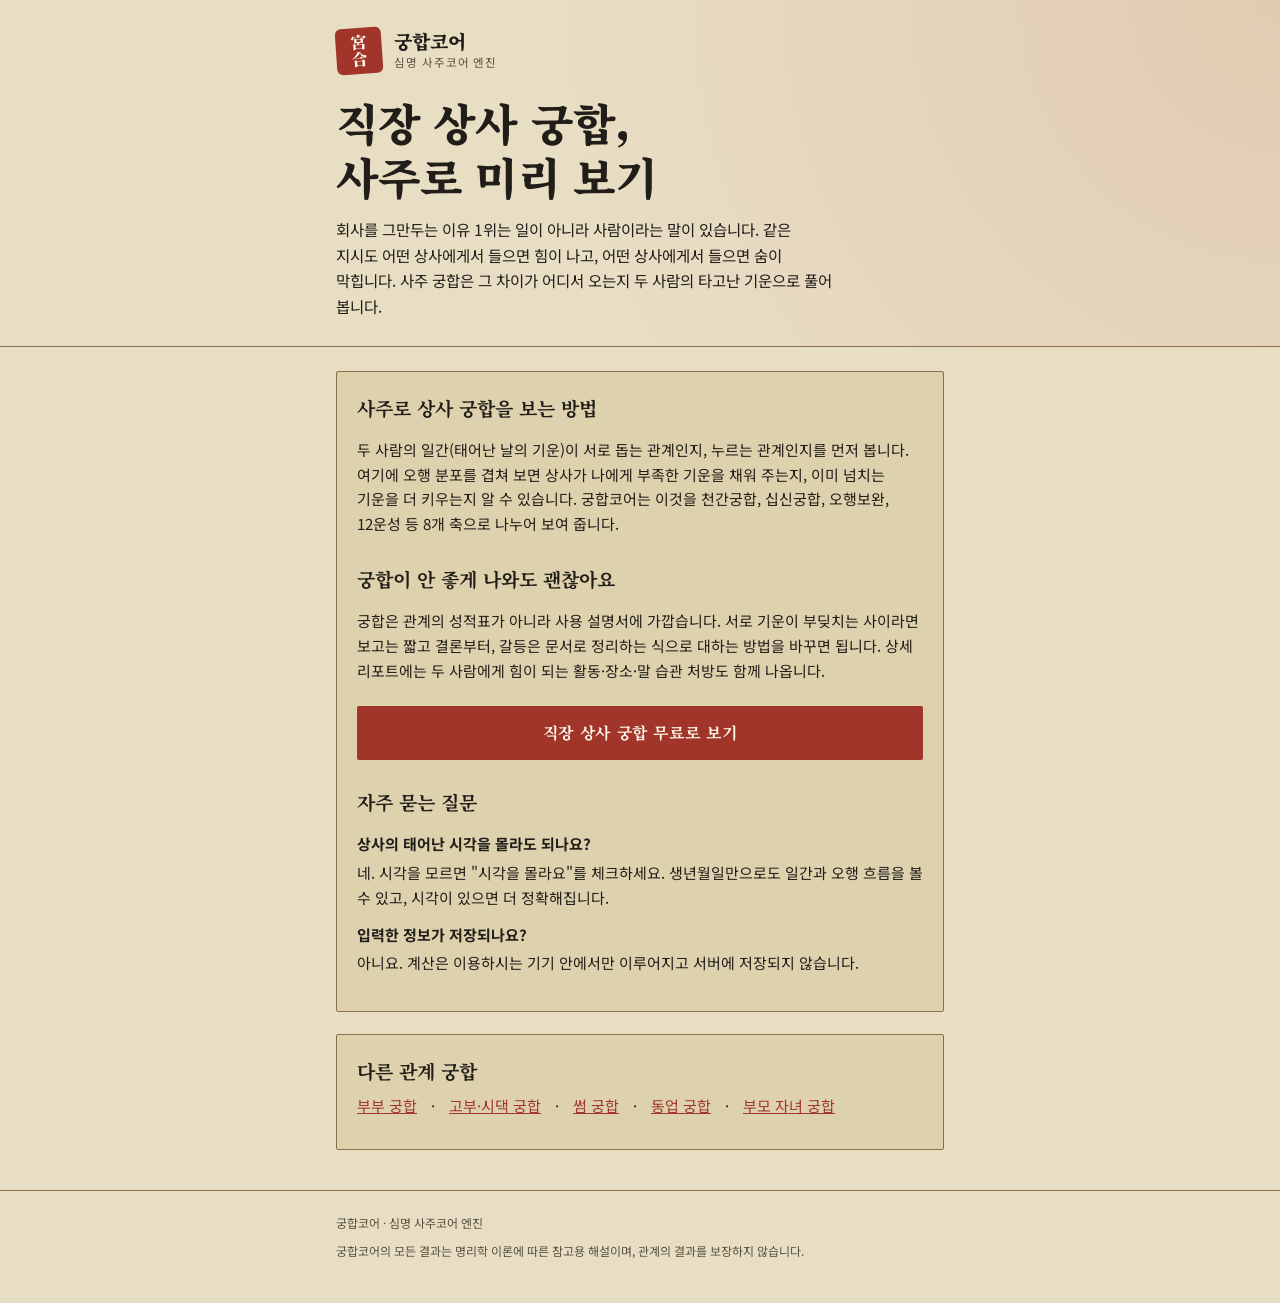
==== boss/index.html @ bb36e836 "Rebrand to 심명, add result sharing and relationship guide pages for search Co-Authored-By: Claude Opu" ====
<!DOCTYPE html>
<html lang="ko"><head><meta charset="UTF-8"><meta name="viewport" content="width=device-width,initial-scale=1">
<title>직장 상사 궁합 — 사주로 보는 상사와 나의 관계 | 궁합코어</title>
<meta name="description" content="상사와 자꾸 부딪친다면 사주로 두 사람의 기운을 비교해 보세요. 생년월일시만 넣으면 직장 상사 궁합을 8개 축으로 무료로 볼 수 있어요.">
<link rel="canonical" href="https://gunghapcore.kr/boss/">
<meta property="og:type" content="article"><meta property="og:url" content="https://gunghapcore.kr/boss/"><meta property="og:site_name" content="궁합코어">
<meta property="og:title" content="직장 상사 궁합 — 사주로 보는 상사와 나의 관계 | 궁합코어"><meta property="og:description" content="상사와 자꾸 부딪친다면 사주로 두 사람의 기운을 비교해 보세요. 생년월일시만 넣으면 직장 상사 궁합을 8개 축으로 무료로 볼 수 있어요.">
<meta property="og:image" content="https://gunghapcore.kr/og-image.png"><meta name="twitter:card" content="summary_large_image">
<meta name="theme-color" content="#A2352A"><link rel="icon" href="../icon-192.png">
<link rel="stylesheet" href="https://fonts.googleapis.com/css2?family=Noto+Serif+KR:wght@400;700;900&family=Noto+Sans+KR:wght@400;500;700&display=swap">
<link rel="stylesheet" href="../styles.css">
<script type="application/ld+json">{"@context":"https://schema.org","@type":"FAQPage","mainEntity":[{"@type":"Question","name":"상사의 태어난 시각을 몰라도 되나요?","acceptedAnswer":{"@type":"Answer","text":"네. 시각을 모르면 \"시각을 몰라요\"를 체크하세요. 생년월일만으로도 일간과 오행 흐름을 볼 수 있고, 시각이 있으면 더 정확해집니다."}},
{"@type":"Question","name":"입력한 정보가 저장되나요?","acceptedAnswer":{"@type":"Answer","text":"아니요. 계산은 이용하시는 기기 안에서만 이루어지고 서버에 저장되지 않습니다."}}]}</script>
</head><body>
<header class="top"><div class="wrap">
<div class="brand-row"><div class="seal-mark" aria-hidden="true">宮<br>合</div><div><p class="brand"><a href="../" style="color:inherit;text-decoration:none">궁합코어</a></p><p class="brand-sub">심명 사주코어 엔진</p></div></div>
<h1 class="hero-title">직장 상사 궁합, 사주로 미리 보기</h1>
<p class="lead">회사를 그만두는 이유 1위는 일이 아니라 사람이라는 말이 있습니다. 같은 지시도 어떤 상사에게서 들으면 힘이 나고, 어떤 상사에게서 들으면 숨이 막힙니다. 사주 궁합은 그 차이가 어디서 오는지 두 사람의 타고난 기운으로 풀어 봅니다.</p>
</div></header>
<main class="wrap guide">
<section class="panel">
<h2>사주로 상사 궁합을 보는 방법</h2><p>두 사람의 일간(태어난 날의 기운)이 서로 돕는 관계인지, 누르는 관계인지를 먼저 봅니다. 여기에 오행 분포를 겹쳐 보면 상사가 나에게 부족한 기운을 채워 주는지, 이미 넘치는 기운을 더 키우는지 알 수 있습니다. 궁합코어는 이것을 천간궁합, 십신궁합, 오행보완, 12운성 등 8개 축으로 나누어 보여 줍니다.</p><h2>궁합이 안 좋게 나와도 괜찮아요</h2><p>궁합은 관계의 성적표가 아니라 사용 설명서에 가깝습니다. 서로 기운이 부딪치는 사이라면 보고는 짧고 결론부터, 갈등은 문서로 정리하는 식으로 대하는 방법을 바꾸면 됩니다. 상세 리포트에는 두 사람에게 힘이 되는 활동·장소·말 습관 처방도 함께 나옵니다.</p>
<a class="btn-seal cta" href="../#boss">직장 상사 궁합 무료로 보기</a>
<h2>자주 묻는 질문</h2>
<dl class="faq"><dt>상사의 태어난 시각을 몰라도 되나요?</dt><dd>네. 시각을 모르면 &quot;시각을 몰라요&quot;를 체크하세요. 생년월일만으로도 일간과 오행 흐름을 볼 수 있고, 시각이 있으면 더 정확해집니다.</dd><dt>입력한 정보가 저장되나요?</dt><dd>아니요. 계산은 이용하시는 기기 안에서만 이루어지고 서버에 저장되지 않습니다.</dd></dl>
</section>
<section class="panel"><h2 style="margin-top:0">다른 관계 궁합</h2><p class="guide-links"><a href="../couple/">부부 궁합</a> · <a href="../inlaw/">고부·시댁 궁합</a> · <a href="../some/">썸 궁합</a> · <a href="../partner/">동업 궁합</a> · <a href="../family/">부모 자녀 궁합</a></p></section>
</main>
<footer><div class="wrap"><p>궁합코어 · 심명 사주코어 엔진</p><p style="margin-top:8px">궁합코어의 모든 결과는 명리학 이론에 따른 참고용 해설이며, 관계의 결과를 보장하지 않습니다.</p></div></footer>
</body></html>
---- styles.css ----
/* 궁합코어 — 한지(종이) 바탕 + 붉은 낙관(인장) 포인트. 와이튜브 사주코어 브랜드를 그대로 잇습니다.
   Layout: 640px 단일 컬럼. 위에서부터 소개 → 입력 → 무료 결과 → 상품(리포트·상담) → FAQ → 사업자 정보 */
:root{
  --paper:#E8DEC4; --paper-deep:#DED2AE; --paper-hi:#F1EAD6;
  --ink:#211E19; --ink-soft:#55503f; --wood:#8a7048;
  --seal:#A2352A; --seal-dark:#7c2820; --on-seal:#FFF8EC;
  --mok:#3F6B44; --hwa:#B0402C; --to:#A9822F; --geum:#7B7A6E; --su:#2E4E72;
  --good-bg:rgba(63,107,68,.12); --care-bg:rgba(176,64,44,.12); --lean-bg:rgba(169,130,47,.14);
  --serif:'Noto Serif KR','Nanum Myeongjo',serif;
  --sans:'Noto Sans KR','Apple SD Gothic Neo','Malgun Gothic',sans-serif;
}
@media (prefers-color-scheme: dark){ :root:not([data-theme="light"]){
  --paper:#1f1a13; --paper-deep:#2a2219; --paper-hi:#332a1f;
  --ink:#ECE3CC; --ink-soft:#b8ab8a; --wood:#7a6442;
  --seal:#E0654F; --seal-dark:#c2503d; --on-seal:#1f1a13;
  --mok:#6FAE78; --hwa:#E0714F; --to:#D8AE57; --geum:#A6A496; --su:#6E9FD8;
  --good-bg:rgba(111,174,120,.16); --care-bg:rgba(224,113,79,.16); --lean-bg:rgba(216,174,87,.16);
  color-scheme:dark; } }
:root[data-theme="dark"]{
  --paper:#1f1a13; --paper-deep:#2a2219; --paper-hi:#332a1f;
  --ink:#ECE3CC; --ink-soft:#b8ab8a; --wood:#7a6442;
  --seal:#E0654F; --seal-dark:#c2503d; --on-seal:#1f1a13;
  --mok:#6FAE78; --hwa:#E0714F; --to:#D8AE57; --geum:#A6A496; --su:#6E9FD8;
  --good-bg:rgba(111,174,120,.16); --care-bg:rgba(224,113,79,.16); --lean-bg:rgba(216,174,87,.16);
  color-scheme:dark; }

*{box-sizing:border-box}
body{margin:0;word-break:keep-all;overflow-wrap:break-word;background:var(--paper);color:var(--ink);font-family:var(--sans);font-size:15px;line-height:1.65}
.wrap{max-width:640px;margin:0 auto;padding-left:max(16px,env(safe-area-inset-left,0px));padding-right:max(16px,env(safe-area-inset-right,0px))}
a{color:var(--seal)}
h1,h2,h3,h4{font-family:var(--serif);text-wrap:balance;margin:0}
.muted{color:var(--ink-soft)} .small{font-size:12.5px}
.eyebrow{font-size:11.5px;letter-spacing:.3em;color:var(--seal);font-weight:700;margin:0 0 6px}
button,.btn{font:inherit;cursor:pointer}
:focus-visible{outline:2px solid var(--seal);outline-offset:2px}

/* 머리 */
.top{padding-block:28px 26px;border-bottom:1px solid var(--wood);background:
  radial-gradient(circle at 100% 0%, var(--care-bg), transparent 55%), var(--paper)}
.brand-row{display:flex;align-items:center;gap:12px;margin-bottom:22px}
.top .seal-mark{display:grid;place-items:center;flex:none;width:46px;height:46px;background:var(--seal);color:var(--on-seal);
  font-family:var(--serif);font-weight:900;font-size:16px;line-height:1.05;border-radius:6px;transform:rotate(-4deg);text-align:center}
.brand{font-family:var(--serif);font-weight:900;font-size:19px;margin:0;line-height:1.2}
.brand-sub{font-size:11.5px;color:var(--ink-soft);margin:0;letter-spacing:.08em}
.hero-title{font-size:clamp(30px,8.4vw,44px);font-weight:900;line-height:1.22;letter-spacing:-.02em}
.top .lead{margin:14px 0 0;font-size:15.5px;max-width:32em}
/* 첫 화면 — 세 묶음 카드 */
.rel-hero{display:grid;grid-template-columns:repeat(3,1fr);gap:8px;margin-top:20px}
@media (max-width:520px){.rel-hero{grid-template-columns:1fr}}
.hero-card{display:grid;gap:6px;text-align:left;padding:14px 14px 13px;border:1px solid var(--wood);border-radius:4px;background:var(--paper-hi);
  color:var(--ink);cursor:pointer;transition:border-color .15s,transform .15s}
.hero-card:hover{border-color:var(--seal);transform:translateY(-1px)}
.hc-top{display:flex;align-items:center;gap:9px}
.hc-han{display:grid;place-items:center;flex:none;width:30px;height:30px;border-radius:4px;background:var(--seal);color:var(--on-seal);
  font-family:var(--serif);font-weight:900;font-size:16px;transform:rotate(-4deg)}
.hc-title{font-family:var(--serif);font-weight:900;font-size:16px}
.hc-list{font-size:12.5px;color:var(--ink-soft);line-height:1.5}
@media (max-width:520px){.hero-card{grid-template-columns:auto 1fr;align-items:center;column-gap:12px;padding:12px 14px}.hc-list{grid-column:2}.hc-top{display:contents}.hc-han{grid-row:1/3}}
.price-line{display:flex;flex-wrap:wrap;gap:8px;margin-top:18px}
.price-line span{font-size:12.5px;border:1px solid var(--wood);padding:5px 10px;border-radius:2px;background:var(--paper-hi)}
.price-line b{color:var(--seal)}

/* 관계 고르기 — 1단계 묶음 탭, 2단계 구체적인 관계 */
.rel-pick{margin-bottom:18px}
.rel-q{display:flex;align-items:center;gap:8px;font-family:var(--serif);font-weight:700;font-size:15px;margin:0 0 10px}
.rel-q+.rel-tabs{margin-bottom:18px}
.step{display:grid;place-items:center;width:20px;height:20px;border-radius:50%;background:var(--ink);color:var(--paper);font-family:var(--sans);font-size:11px;font-weight:700}
.rel-tabs{display:grid;grid-template-columns:repeat(3,1fr);gap:6px}
.rel-tab{display:grid;justify-items:center;gap:1px;padding:12px 6px 10px;border:1px solid var(--wood);border-radius:4px;background:var(--paper-hi);color:var(--ink);cursor:pointer}
.tab-han{font-family:var(--serif);font-weight:900;font-size:20px;line-height:1.2;color:var(--seal)}
.tab-title{font-family:var(--serif);font-weight:700;font-size:15px}
.tab-sub{font-size:11px;color:var(--ink-soft);text-align:center;line-height:1.35}
.rel-tab.on{background:var(--seal);border-color:var(--seal);color:var(--on-seal)}
.rel-tab.on .tab-han,.rel-tab.on .tab-sub{color:var(--on-seal)}
.rel-tab.on .tab-sub{opacity:.85}
.rel-opt-group{display:grid;grid-template-columns:repeat(3,1fr);gap:6px}
@media (max-width:520px){.rel-opt-group{grid-template-columns:repeat(2,1fr)}}
.rel-opts input{position:absolute;opacity:0;pointer-events:none}
.rel-opt{display:grid;align-content:start;gap:2px;margin:0;padding:10px 12px;border:1px solid var(--wood);border-radius:4px;background:var(--paper);cursor:pointer;min-width:0}
.opt-title{font-family:var(--serif);font-weight:700;font-size:14.5px;color:var(--ink)}
.opt-desc{font-size:11.5px;color:var(--ink-soft);line-height:1.4}
.rel-opt:hover{border-color:var(--seal)}
.rel-opts input:checked+.rel-opt{border:2px solid var(--seal);padding:9px 11px;background:var(--paper-hi)}
.rel-opts input:checked+.rel-opt .opt-title{color:var(--seal)}
.rel-opts input:checked+.rel-opt .opt-title::before{content:'✓ ';font-family:var(--sans)}
.rel-opts input:focus-visible+.rel-opt{outline:2px solid var(--seal);outline-offset:2px}
.rel-now{margin:12px 0 0;padding:9px 12px;border-left:3px solid var(--seal);background:var(--paper-hi);font-size:13.5px;color:var(--ink-soft)}
.rel-now b{color:var(--ink);font-family:var(--serif)}
.rel-now .x{color:var(--seal);padding:0 6px}

/* 관계별 읽는 법 */
.rel-panel{border:2px solid var(--seal)}
.rel-tip{margin:-6px 0 12px;color:var(--ink-soft)}
.rel-rows{display:grid;gap:10px}
.rel-row{border:1px solid var(--wood);border-radius:2px;background:var(--paper-hi);padding:12px 14px}
.rel-head{font-size:12px;color:var(--ink-soft)}
.rel-tag{font-family:var(--serif);font-weight:900;font-size:18px;color:var(--seal);margin:2px 0 4px}
.rel-god{font-family:var(--sans);font-weight:700;font-size:11px;color:var(--ink-soft);border:1px solid var(--wood);border-radius:3px;padding:0 5px;vertical-align:3px}
.rel-row p{margin:0;font-size:14px}
.rel-caution{margin:12px 0 0;color:var(--hwa)}
.rel-caution b{margin-right:6px}

main.wrap{padding-block:24px 40px;display:grid;gap:22px}
.panel{background:var(--paper-deep);border:1px solid var(--wood);border-radius:2px;padding:20px;min-width:0}
.sec{font-size:15.5px;margin-bottom:14px;display:flex;align-items:center;gap:8px}
.sec::before{content:'';width:6px;height:6px;border-radius:50%;background:var(--seal)}

/* 입력 */
.people{display:grid;grid-template-columns:1fr 1fr;gap:14px}
@media (max-width:560px){.people{grid-template-columns:1fr}}
fieldset{border:1px solid var(--wood);border-radius:2px;padding:14px;margin:0;background:var(--paper-hi);min-width:0}
legend{font-family:var(--serif);font-weight:700;padding:0 6px}
label{display:block;font-size:12.5px;color:var(--ink-soft);margin:10px 0 4px}
input[type=text],input[type=date],input[type=time],input[type=password],textarea{width:100%;padding:10px 11px;border:1px solid var(--wood);border-radius:2px;background:var(--paper);color:var(--ink);font:inherit;font-size:15px}
.check{display:flex;gap:6px;align-items:center;font-size:12.5px;color:var(--ink-soft);margin-top:8px}
.check label{margin:0}
.btn-seal{display:block;width:100%;margin-top:16px;padding:14px;border:none;border-radius:2px;background:var(--seal);color:var(--on-seal);
  font-family:var(--serif);font-weight:700;font-size:16px;letter-spacing:.04em;text-align:center;text-decoration:none}
.btn-seal:hover{background:var(--seal-dark)}
.btn-line{display:inline-block;padding:9px 14px;border:1px solid var(--seal);border-radius:2px;background:transparent;color:var(--seal);font-weight:700;font-size:13.5px;text-decoration:none}
.form-note{font-size:12px;color:var(--ink-soft);margin:10px 0 0}

/* 결과 */
.pair-title{font-size:24px;font-weight:900}
.pair-title .x{color:var(--seal);font-weight:400;padding:0 4px}
.chips{display:flex;flex-wrap:wrap;gap:6px;margin:12px 0 16px}
.chip{font-size:12px;padding:5px 10px;border-radius:14px;color:#fff;font-weight:700}
.bg-mok{background:var(--mok)} .bg-hwa{background:var(--hwa)} .bg-to{background:var(--to)} .bg-geum{background:var(--geum)} .bg-su{background:var(--su)}
.e-mok{color:var(--mok)} .e-hwa{color:var(--hwa)} .e-to{color:var(--to)} .e-geum{color:var(--geum)} .e-su{color:var(--su)}
.tally-strip{display:grid;grid-template-columns:repeat(3,1fr);gap:8px}
.tally-item{text-align:center;padding:10px 4px;border:1px solid var(--wood);border-radius:2px;background:var(--paper-hi)}
.tally-item .num{display:block;font-family:var(--serif);font-weight:900;font-size:24px;font-variant-numeric:tabular-nums}
.tally-item .label{font-size:11.5px;color:var(--ink-soft)}
.hoho .num{color:var(--mok)} .jungrip .num{color:var(--to)} .juui .num{color:var(--hwa)}
.overall{margin:12px 0 0;font-size:14px}
.axis-list{display:grid;gap:10px}
.axis-card{border:1px solid var(--wood);border-radius:2px;background:var(--paper-hi);padding:14px;min-width:0}
.axis-head{display:flex;justify-content:space-between;align-items:flex-start;gap:8px;margin-bottom:6px}
.axis-head h3{font-size:14px;line-height:1.45}
.tier-badge{font-family:var(--serif);font-weight:700;font-size:11px;padding:3px 10px;border-radius:10px;color:#fff;white-space:nowrap}
.tier-우호{background:var(--mok)} .tier-중립{background:var(--to)} .tier-주의{background:var(--hwa)}
.axis-stems{font-family:var(--serif);font-weight:700;font-size:13px;color:var(--seal);margin-bottom:4px}
.axis-sub,.axis-note{font-size:12px;color:var(--ink-soft);margin-bottom:6px}
.axis-text{font-size:14px;white-space:pre-line}
.is-locked{background:transparent;border-style:dashed}
.axis-locked{font-size:12.5px;color:var(--ink-soft);display:flex;gap:8px;align-items:center}
.lock-ico{font-family:var(--serif);font-size:12px;color:var(--seal);border:1px solid var(--seal);border-radius:3px;padding:0 4px}

/* 10년 흐름 */
.years{list-style:none;margin:0;padding:0;display:grid;gap:8px}
.yr{border:1px solid var(--wood);border-left-width:4px;border-radius:2px;padding:10px 12px;background:var(--paper-hi)}
.yr p{margin:6px 0 0;font-size:13.5px}
.yr-head{display:flex;flex-wrap:wrap;gap:8px;align-items:baseline}
.yr-num{font-family:var(--serif);font-weight:900;font-size:17px;font-variant-numeric:tabular-nums}
.yr-gz{font-size:12.5px;color:var(--ink-soft)}
.yr-label{font-weight:700;font-size:13.5px;margin-left:auto}
.yr-who{display:flex;flex-wrap:wrap;gap:4px 14px;font-size:12px;color:var(--ink-soft);margin-top:4px}
.yr-good{border-left-color:var(--mok);background:var(--good-bg)} .yr-good .yr-label{color:var(--mok)}
.yr-care{border-left-color:var(--hwa);background:var(--care-bg)} .yr-care .yr-label{color:var(--hwa)}
.yr-lean{border-left-color:var(--to);background:var(--lean-bg)} .yr-lean .yr-label{color:var(--to)}
.yr-even{border-left-color:var(--geum)}
.yr-locked{border-style:dashed;background:transparent} .yr-locked .yr-label{color:var(--ink-soft);font-weight:400;font-size:12px}
.yr-chung{font-size:12px;color:var(--hwa);margin-top:4px}

/* 상품 */
.offers{display:grid;gap:14px}
.offer{border:1px solid var(--wood);border-radius:2px;padding:18px;background:var(--paper-hi)}
.offer.main{border:2px solid var(--seal)}
.offer-head{display:flex;justify-content:space-between;align-items:baseline;gap:10px;flex-wrap:wrap}
.offer-head h3{font-size:17px}
.offer .price{font-family:var(--serif);font-weight:900;font-size:22px;color:var(--seal);font-variant-numeric:tabular-nums}
.offer ul{margin:10px 0 0;padding-left:18px;font-size:14px}
.offer li{margin:3px 0}
.steps{margin:14px 0 0;padding:0;list-style:none;display:grid;gap:10px;counter-reset:s}
.steps li{display:grid;grid-template-columns:28px 1fr;gap:8px;font-size:14px;counter-increment:s}
.steps li::before{content:counter(s);display:grid;place-items:center;width:24px;height:24px;border-radius:50%;background:var(--seal);color:var(--on-seal);font-size:12px;font-weight:700}
.copybox{display:flex;gap:8px;margin-top:6px;min-width:0}
.copybox code,.copybox input{flex:1;min-width:0;font-family:ui-monospace,Menlo,monospace;font-size:12px;padding:8px;border:1px solid var(--wood);background:var(--paper);color:var(--ink);border-radius:2px;overflow-wrap:anywhere}
.account{font-variant-numeric:tabular-nums;font-weight:700}
.toast{font-size:12px;color:var(--mok);min-height:1em;margin-top:4px}

/* 리포트 */
.report-cover{border:2px solid var(--seal)}
.key-years{display:grid;grid-template-columns:1fr 1fr;gap:8px;margin-top:12px}
.key-years div{border:1px solid var(--wood);padding:10px;border-radius:2px;background:var(--paper-hi);display:grid;gap:2px;font-size:13px}
.key-years b{font-family:var(--serif)}
.persons{display:grid;grid-template-columns:1fr 1fr;gap:14px}
@media (max-width:560px){.persons,.key-years{grid-template-columns:1fr}}
.person,.care{min-width:0}
.person h4,.care h4{font-size:15px;margin-bottom:8px}
.pillars{display:grid;grid-template-columns:repeat(4,1fr);gap:6px}
.pillar{text-align:center;border:1px solid var(--wood);border-radius:2px;background:var(--paper-hi);padding:8px 2px}
.pillar.day{border:2px solid var(--seal)}
.pillar.empty{border-style:dashed;color:var(--ink-soft)}
.p-lab{font-size:10.5px;color:var(--ink-soft);letter-spacing:.1em}
.gz{font-family:var(--serif);font-weight:700;font-size:22px;line-height:1.2;display:grid}
.p-sub{font-size:11px;color:var(--ink-soft)}
.elem-rows{display:grid;gap:4px;margin-top:10px}
.elem-row{display:grid;grid-template-columns:22px 1fr 30px 40px;gap:6px;align-items:center;font-size:12.5px}
.e-name{font-family:var(--serif);font-weight:700}
.bar{height:8px;background:var(--paper-hi);border:1px solid var(--wood);border-radius:4px;overflow:hidden}
.fill{display:block;height:100%}
.e-val{font-variant-numeric:tabular-nums;text-align:right}
.yong,.hui{font-style:normal;font-size:10.5px;font-weight:700;color:var(--seal)}
.hui{color:var(--ink-soft)}
.narr{font-size:13.5px;margin:10px 0 0}
.tag{font-family:var(--sans);font-size:11px;color:var(--seal);border:1px solid var(--seal);border-radius:3px;padding:0 5px;margin-left:4px}
.care dl{margin:0;display:grid;gap:2px;font-size:13.5px}
.care dt{font-weight:700;margin-top:6px;font-size:12.5px;color:var(--ink-soft)}
.care dd{margin:0}
.note-panel{background:transparent}

/* FAQ · 하단 */
details{border-top:1px solid var(--wood);padding:10px 0}
details:last-child{border-bottom:1px solid var(--wood)}
summary{cursor:pointer;font-weight:700;font-size:14.5px}
details p{margin:8px 0 0;font-size:14px}
footer{border-top:1px solid var(--wood);padding-block:20px 40px;font-size:12px;color:var(--ink-soft)}
footer p{margin:2px 0}
footer nav{display:flex;flex-wrap:wrap;gap:12px;margin-bottom:10px}
.policy h4{font-size:14px;margin:14px 0 4px}
.policy p,.policy li{font-size:13px}
@media (prefers-reduced-motion:no-preference){ .reveal{animation:rise .35s ease-out both} @keyframes rise{from{transform:translateY(6px);opacity:.4}to{transform:none;opacity:1}} }
/* 양력·음력 선택, 연월일 */
.cal-switch{position:relative;display:inline-flex;border:1px solid var(--wood);border-radius:2px;overflow:hidden;margin-top:4px}
.cal-switch input{position:absolute;opacity:0;pointer-events:none}
.cal-switch label{margin:0;padding:6px 16px;font-size:13px;color:var(--ink-soft);cursor:pointer;background:var(--paper)}
.cal-switch input:checked+label{background:var(--seal);color:var(--on-seal);font-weight:700}
.cal-switch input:focus-visible+label{outline:2px solid var(--seal);outline-offset:-2px}
.ymd{display:grid;grid-template-columns:1.4fr 1fr 1fr;gap:6px}
select{width:100%;min-width:0;padding:10px 8px;border:1px solid var(--wood);border-radius:2px;background:var(--paper);color:var(--ink);font:inherit;font-size:15px}
.kst-note{font-size:12px;color:var(--seal);margin:-4px 0 8px}
.conv{color:var(--seal);font-weight:500;min-height:1em}
.honey{position:absolute;left:-9999px;width:1px;height:1px;opacity:0}
.done-msg{font-family:var(--serif);font-weight:700;font-size:17px;color:var(--mok);margin:0 0 6px}
#consultPanel{border:2px solid var(--seal)}
#consultForm .check{align-items:flex-start}
#consultForm .check input{margin-top:4px}
.pay-agree{align-items:flex-start;margin-top:14px}
.pay-agree input{margin-top:4px}
#payBox .btn-seal{margin-top:10px}
#payBox+.steps{margin-top:16px}
.alt-pay{margin-top:14px;border-top:1px dashed var(--wood);padding-top:6px}
.alt-pay summary{font-size:13.5px;color:var(--ink-soft)}
.paid-notice{border:2px solid var(--mok)}
[hidden]{display:none!important}
/* 결과 공유 */
.share-row{display:flex;flex-wrap:wrap;gap:8px;margin-top:10px}
.share-row .btn-seal,.share-row .btn-line{flex:1 1 160px}
/* 관계별 안내 페이지 */
.guide-links{display:flex;flex-wrap:wrap;gap:6px 14px;margin:0 0 10px}
.guide h2{font-family:var(--serif);font-size:19px;margin:26px 0 8px}
.guide p,.guide li{font-size:15px}
.guide .cta{display:block;text-align:center;text-decoration:none;margin:22px 0}
.guide .faq dt{font-weight:700;margin-top:12px}
.guide .faq dd{margin:4px 0 0}
.share-row .btn-seal{margin-top:0;width:auto}
.guide .panel>h2:first-child{margin-top:0}
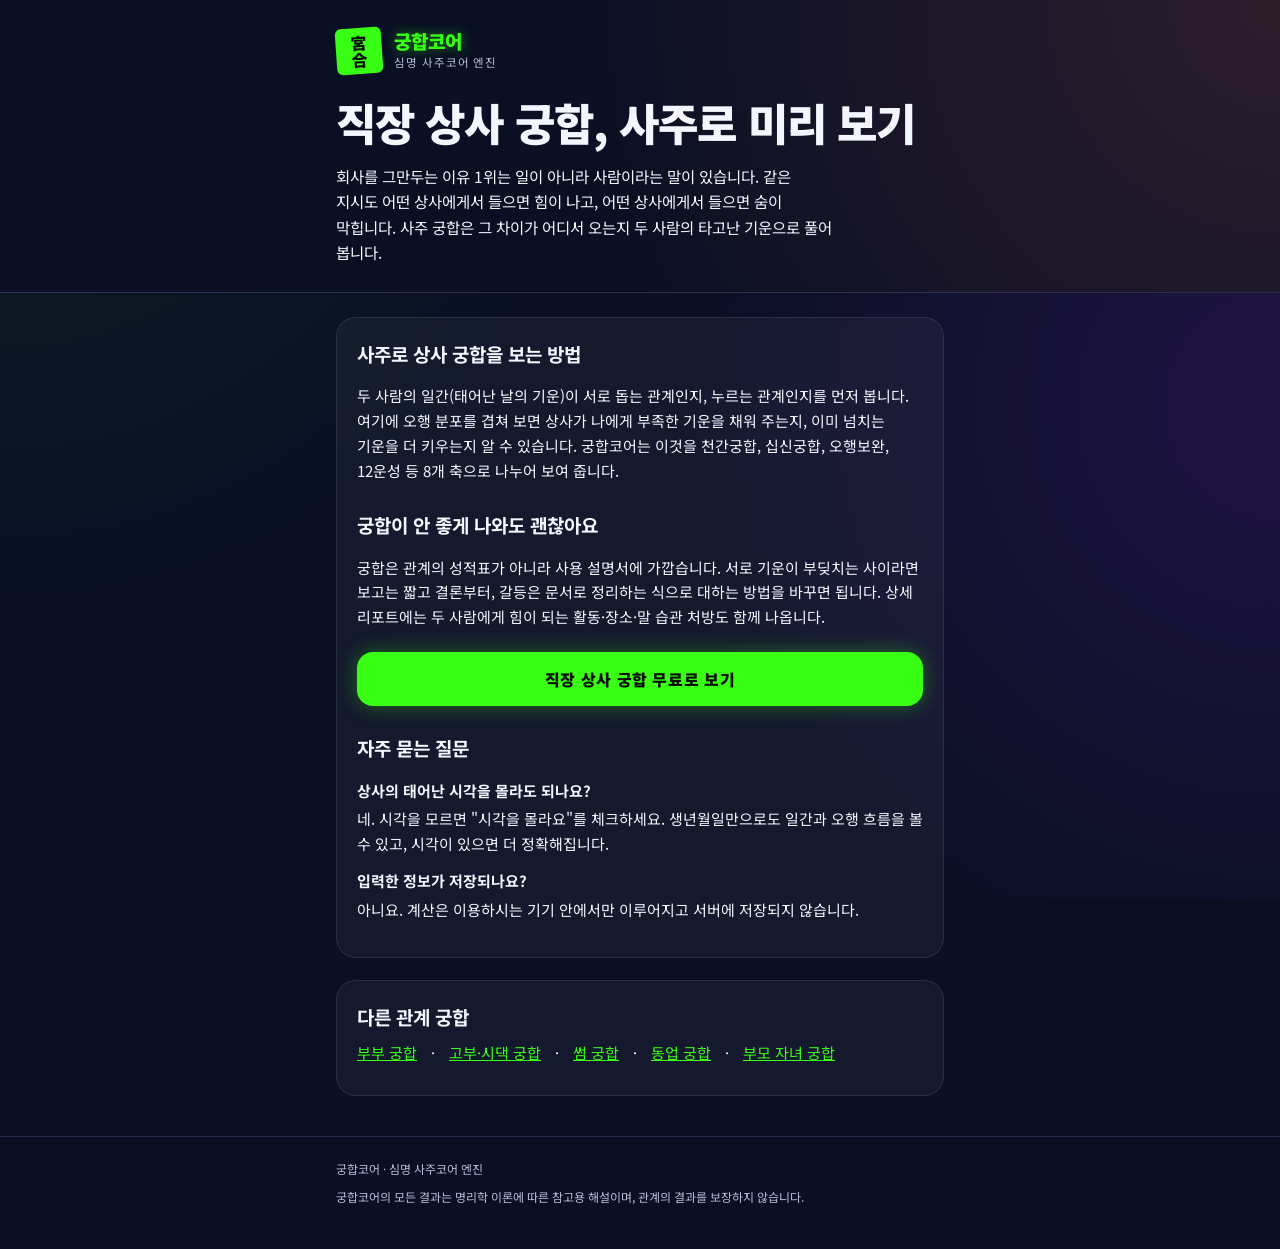
==== commit d7a041c6: "메인 페이지를 새 디자인으로 교체 - index.html: 새 디자인(이모지 관계 카드·3단계 입력·핵심 요약·레이더 차트·바텀시트 결제)   + 가격 안내·자주 묻는 질문·소개 " ====
--- a/boss/index.html
+++ b/boss/index.html
@@ -1,12 +1,12 @@
 <!DOCTYPE html>
-<html lang="ko"><head><meta charset="UTF-8"><meta name="viewport" content="width=device-width,initial-scale=1">
+<html lang="ko" data-theme="midnight"><head><meta charset="UTF-8"><meta name="viewport" content="width=device-width,initial-scale=1">
 <title>직장 상사 궁합 — 사주로 보는 상사와 나의 관계 | 궁합코어</title>
 <meta name="description" content="상사와 자꾸 부딪친다면 사주로 두 사람의 기운을 비교해 보세요. 생년월일시만 넣으면 직장 상사 궁합을 8개 축으로 무료로 볼 수 있어요.">
 <link rel="canonical" href="https://gunghapcore.kr/boss/">
 <meta property="og:type" content="article"><meta property="og:url" content="https://gunghapcore.kr/boss/"><meta property="og:site_name" content="궁합코어">
 <meta property="og:title" content="직장 상사 궁합 — 사주로 보는 상사와 나의 관계 | 궁합코어"><meta property="og:description" content="상사와 자꾸 부딪친다면 사주로 두 사람의 기운을 비교해 보세요. 생년월일시만 넣으면 직장 상사 궁합을 8개 축으로 무료로 볼 수 있어요.">
 <meta property="og:image" content="https://gunghapcore.kr/og-image.png"><meta name="twitter:card" content="summary_large_image">
-<meta name="theme-color" content="#A2352A"><link rel="icon" href="../icon-192.png">
+<meta name="theme-color" content="#0A0F24"><link rel="icon" href="../icon-192.png">
 <link rel="stylesheet" href="https://fonts.googleapis.com/css2?family=Noto+Serif+KR:wght@400;700;900&family=Noto+Sans+KR:wght@400;500;700&display=swap">
 <link rel="stylesheet" href="../styles.css">
 <script type="application/ld+json">{"@context":"https://schema.org","@type":"FAQPage","mainEntity":[{"@type":"Question","name":"상사의 태어난 시각을 몰라도 되나요?","acceptedAnswer":{"@type":"Answer","text":"네. 시각을 모르면 \"시각을 몰라요\"를 체크하세요. 생년월일만으로도 일간과 오행 흐름을 볼 수 있고, 시각이 있으면 더 정확해집니다."}},
--- a/styles.css
+++ b/styles.css
@@ -256,3 +256,19 @@
 .guide .faq dd{margin:4px 0 0}
 .share-row .btn-seal{margin-top:0;width:auto}
 .guide .panel>h2:first-child{margin-top:0}
+
+/* ===== 미드나잇 테마 (2026-11 리뉴얼: 남색 + 네온 그린 + 보라) — <html data-theme="midnight"> ===== */
+:root[data-theme="midnight"]{
+  --paper:#0A0F24; --paper-deep:#121833; --paper-hi:#161D3D;
+  --ink:#F4F6FF; --ink-soft:#B8BEDA; --wood:#2A3150;
+  --seal:#39FF14; --seal-dark:#2ED10F; --on-seal:#051004;
+  --mok:#34D399; --hwa:#F87171; --to:#FBBF24; --geum:#E5E7EB; --su:#60A5FA;
+  --good-bg:rgba(57,255,20,.12); --care-bg:rgba(255,122,89,.14); --lean-bg:rgba(138,43,226,.18);
+  --serif:'Noto Sans KR','Apple SD Gothic Neo','Malgun Gothic',sans-serif;
+  color-scheme:dark; }
+:root[data-theme="midnight"] body{background:radial-gradient(circle at 0 0,rgba(57,255,20,.07),transparent 40%),radial-gradient(circle at 100% 45%,rgba(138,43,226,.16),transparent 45%),var(--paper);background-attachment:fixed}
+:root[data-theme="midnight"] .panel{background:rgba(255,255,255,.045);border-color:rgba(255,255,255,.09);border-radius:20px}
+:root[data-theme="midnight"] .btn-seal{border-radius:16px;box-shadow:0 0 20px rgba(57,255,20,.35);font-weight:900}
+:root[data-theme="midnight"] .brand{color:var(--seal);text-shadow:0 0 12px rgba(57,255,20,.5)}
+:root[data-theme="midnight"] input,:root[data-theme="midnight"] select,:root[data-theme="midnight"] textarea{background:rgba(0,0,0,.3);color:var(--ink);border-color:rgba(255,255,255,.12)}
+:root[data-theme="midnight"] .chip,:root[data-theme="midnight"] .tier-badge{color:#0A0F24}
